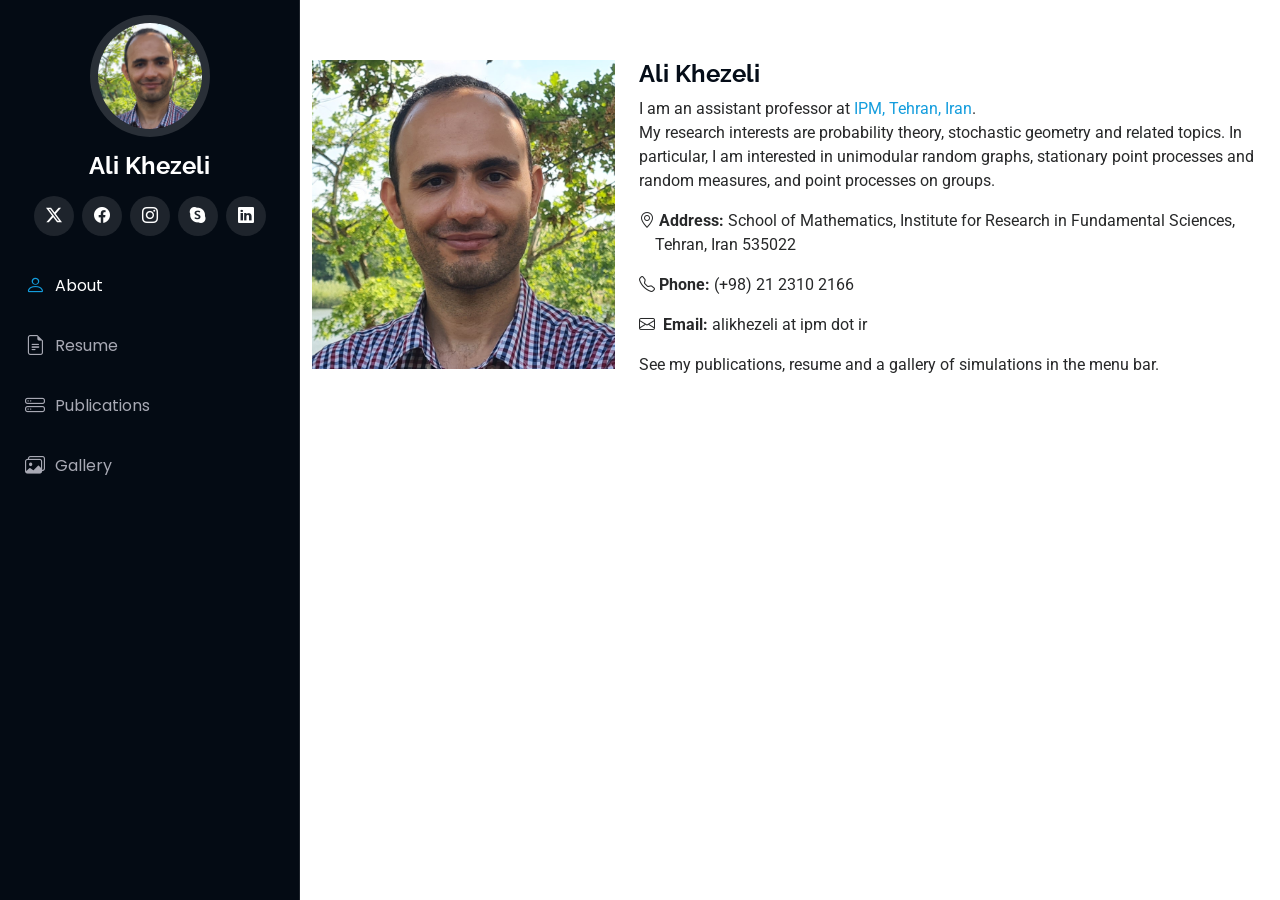
==== index.html @ 33ebf4a3 "My website" ====
<!DOCTYPE html>
<html lang="en">

<head>
  <meta charset="utf-8">
  <meta content="width=device-width, initial-scale=1.0" name="viewport">
  <title>Index - iPortfolio Bootstrap Template</title>
  <meta content="" name="description">
  <meta content="" name="keywords">

  <!-- Favicons -->
  <link href="assets/img/favicon.png" rel="icon">
  <link href="assets/img/apple-touch-icon.png" rel="apple-touch-icon">

  <!-- Fonts -->
  <link href="https://fonts.googleapis.com" rel="preconnect">
  <link href="https://fonts.gstatic.com" rel="preconnect" crossorigin>
  <link href="https://fonts.googleapis.com/css2?family=Roboto:ital,wght@0,100;0,300;0,400;0,500;0,700;0,900;1,100;1,300;1,400;1,500;1,700;1,900&family=Poppins:ital,wght@0,100;0,200;0,300;0,400;0,500;0,600;0,700;0,800;0,900;1,100;1,200;1,300;1,400;1,500;1,600;1,700;1,800;1,900&family=Raleway:ital,wght@0,100;0,200;0,300;0,400;0,500;0,600;0,700;0,800;0,900;1,100;1,200;1,300;1,400;1,500;1,600;1,700;1,800;1,900&display=swap" rel="stylesheet">

  <!-- Vendor CSS Files -->
  <link href="assets/vendor/bootstrap/css/bootstrap.min.css" rel="stylesheet">
  <link href="assets/vendor/bootstrap-icons/bootstrap-icons.css" rel="stylesheet">
  <link href="assets/vendor/aos/aos.css" rel="stylesheet">
  <link href="assets/vendor/glightbox/css/glightbox.min.css" rel="stylesheet">
  <link href="assets/vendor/swiper/swiper-bundle.min.css" rel="stylesheet">

  <!-- Main CSS File -->
  <link href="assets/css/main.css" rel="stylesheet">

  <!-- =======================================================
  * Template Name: iPortfolio
  * Template URL: https://bootstrapmade.com/iportfolio-bootstrap-portfolio-websites-template/
  * Updated: Jun 29 2024 with Bootstrap v5.3.3
  * Author: BootstrapMade.com
  * License: https://bootstrapmade.com/license/
  ======================================================== -->
</head>

<body class="index-page">

  <header id="header" class="header dark-background d-flex flex-column">
    <i class="header-toggle d-xl-none bi bi-list"></i>

    <div class="profile-img">
      <img src="assets/img/my-profile-img.png" alt="" class="img-fluid rounded-circle">
    </div>

    <a href="index.html" class="logo d-flex align-items-center justify-content-center">
      <!-- Uncomment the line below if you also wish to use an image logo -->
      <!-- <img src="assets/img/logo.png" alt=""> -->
      <h1 class="sitename">Ali Khezeli</h1>
    </a>

    <div class="social-links text-center">
      <a href="#" class="twitter"><i class="bi bi-twitter-x"></i></a>
      <a href="#" class="facebook"><i class="bi bi-facebook"></i></a>
      <a href="#" class="instagram"><i class="bi bi-instagram"></i></a>
      <a href="#" class="google-plus"><i class="bi bi-skype"></i></a>
      <a href="#" class="linkedin"><i class="bi bi-linkedin"></i></a>
    </div>

    <nav id="navmenu" class="navmenu">
      <ul>
        <!--<li><a href="#hero" class="active"><i class="bi bi-house navicon"></i>Home</a></li>-->
        <li><a href="#about"><i class="bi bi-person navicon"></i> About</a></li>
        <li><a href="#resume"><i class="bi bi-file-earmark-text navicon"></i> Resume</a></li>
        <li><a href="#services"><i class="bi bi-hdd-stack navicon"></i> Publications</a></li>
        <li><a href="gallery.html"><i class="bi bi-images navicon"></i> Gallery</a></li>
      </ul>
    </nav>

  </header>

  <main class="main">
      
      
    <!-- About Section -->
    <section id="about" class="about section">
 
      <div class="container" data-aos="fade-up" data-aos-delay="100">

        <div class="row gy-4 justify-content-center">
          <div class="col-lg-4">
            <img src="assets/img/my-profile-img.png" class="img-fluid" alt="">
          </div>
          <div class="col-lg-8 content">
            <h2>Ali Khezeli</h2>
            <p>
              I am an assistant professor at <a href="http://math.ipm.ac.ir">IPM, Tehran, Iran</a>.
                <br>
              My research interests are probability theory, stochastic geometry and related topics. In particular, I am interested in unimodular random graphs, stationary point processes and random measures, and point processes on groups.
              </p>  
            <div class="info-wrap">
              <div class="info-item d-flex" data-aos="fade-up" data-aos-delay="200">
                <i class="bi bi-geo-alt flex-shrink-0"></i>
                <div>
                  <p> <b>&nbspAddress:</b> School of Mathematics, Institute for Research in Fundamental Sciences, Tehran, Iran 535022</p>
                </div>
              </div><!-- End Info Item -->

              <div class="info-item d-flex" data-aos="fade-up" data-aos-delay="300">
                <i class="bi bi-telephone flex-shrink-0"></i>
                <div>
                  <p> <b>&nbspPhone:</b> (+98) 21 2310 2166</p>
                </div>
              </div><!-- End Info Item -->

              <div class="info-item d-flex" data-aos="fade-up" data-aos-delay="400">
                <i class="bi bi-envelope flex-shrink-0"></i>
                <div>
                  <p> <b>&nbsp Email:</b> alikhezeli at ipm dot ir</p>
                </div>
              </div><!-- End Info Item -->
            </div>
              <p>
              See my publications, resume and a gallery of simulations in the menu bar.
              </p>
          </div>
        </div>

      </div>

    </section><!-- /About Section -->

    

    

  </main>

  

  <!-- Scroll Top -->
  <a href="#" id="scroll-top" class="scroll-top d-flex align-items-center justify-content-center"><i class="bi bi-arrow-up-short"></i></a>

  <!-- Preloader -->
  <div id="preloader"></div>

  <!-- Vendor JS Files -->
  <script src="assets/vendor/bootstrap/js/bootstrap.bundle.min.js"></script>
  <script src="assets/vendor/php-email-form/validate.js"></script>
  <script src="assets/vendor/aos/aos.js"></script>
  <script src="assets/vendor/typed.js/typed.umd.js"></script>
  <script src="assets/vendor/purecounter/purecounter_vanilla.js"></script>
  <script src="assets/vendor/waypoints/noframework.waypoints.js"></script>
  <script src="assets/vendor/glightbox/js/glightbox.min.js"></script>
  <script src="assets/vendor/imagesloaded/imagesloaded.pkgd.min.js"></script>
  <script src="assets/vendor/isotope-layout/isotope.pkgd.min.js"></script>
  <script src="assets/vendor/swiper/swiper-bundle.min.js"></script>

  <!-- Main JS File -->
  <script src="assets/js/main.js"></script>

</body>

</html>
---- assets/css/main.css ----
/**
* Template Name: iPortfolio
* Template URL: https://bootstrapmade.com/iportfolio-bootstrap-portfolio-websites-template/
* Updated: Jun 29 2024 with Bootstrap v5.3.3
* Author: BootstrapMade.com
* License: https://bootstrapmade.com/license/
*/

/*--------------------------------------------------------------
# Font & Color Variables
# Help: https://bootstrapmade.com/color-system/
--------------------------------------------------------------*/
/* Fonts */
:root {
  --default-font: "Roboto",  system-ui, -apple-system, "Segoe UI", Roboto, "Helvetica Neue", Arial, "Noto Sans", "Liberation Sans", sans-serif, "Apple Color Emoji", "Segoe UI Emoji", "Segoe UI Symbol", "Noto Color Emoji";
  --heading-font: "Raleway",  sans-serif;
  --nav-font: "Poppins",  sans-serif;
}

/* Global Colors - The following color variables are used throughout the website. Updating them here will change the color scheme of the entire website */
:root { 
  --background-color: #ffffff; /* Background color for the entire website, including individual sections */
  --default-color: #272829; /* Default color used for the majority of the text content across the entire website */
  --heading-color: #050d18; /* Color for headings, subheadings and title throughout the website */
  --accent-color: #149ddd; /* Accent color that represents your brand on the website. It's used for buttons, links, and other elements that need to stand out */
  --surface-color: #ffffff; /* The surface color is used as a background of boxed elements within sections, such as cards, icon boxes, or other elements that require a visual separation from the global background. */
  --contrast-color: #ffffff; /* Contrast color for text, ensuring readability against backgrounds of accent, heading, or default colors. */
}

/* Nav Menu Colors - The following color variables are used specifically for the navigation menu. They are separate from the global colors to allow for more customization options */
:root {
  --nav-color: #a8a9b4;  /* The default color of the main navmenu links */
  --nav-hover-color: #ffffff; /* Applied to main navmenu links when they are hovered over or active */
  --nav-mobile-background-color: #040b14; /* Used as the background color for mobile navigation menu */
  --nav-dropdown-background-color: #040b14; /* Used as the background color for dropdown items that appear when hovering over primary navigation items */
  --nav-dropdown-color: #a8a9b4; /* Used for navigation links of the dropdown items in the navigation menu. */
  --nav-dropdown-hover-color: #ffffff; /* Similar to --nav-hover-color, this color is applied to dropdown navigation links when they are hovered over. */
}

/* Color Presets - These classes override global colors when applied to any section or element, providing reuse of the sam color scheme. */

.light-background {
  --background-color: #f4fafd;
  --surface-color: #ffffff;
}

.dark-background {
  --background-color: #040b14;
  --default-color: #ffffff;
  --heading-color: #ffffff;
  --surface-color: #151f2b;
  --contrast-color: #ffffff;
}

/* Smooth scroll */
:root {
  scroll-behavior: smooth;
}

/*--------------------------------------------------------------
# General Styling & Shared Classes
--------------------------------------------------------------*/
body {
  color: var(--default-color);
  background-color: var(--background-color);
  font-family: var(--default-font);
}

a {
  color: var(--accent-color);
  text-decoration: none;
  transition: 0.3s;
}

a:hover {
  color: color-mix(in srgb, var(--accent-color), transparent 25%);
  text-decoration: none;
}

h1,
h2,
h3,
h4,
h5,
h6 {
  color: var(--heading-color);
  font-family: var(--heading-font);
}

/* PHP Email Form Messages
------------------------------*/
.php-email-form .error-message {
  display: none;
  background: #df1529;
  color: #ffffff;
  text-align: left;
  padding: 15px;
  margin-bottom: 24px;
  font-weight: 600;
}

.php-email-form .sent-message {
  display: none;
  color: #ffffff;
  background: #059652;
  text-align: center;
  padding: 15px;
  margin-bottom: 24px;
  font-weight: 600;
}

.php-email-form .loading {
  display: none;
  background: var(--surface-color);
  text-align: center;
  padding: 15px;
  margin-bottom: 24px;
}

.php-email-form .loading:before {
  content: "";
  display: inline-block;
  border-radius: 50%;
  width: 24px;
  height: 24px;
  margin: 0 10px -6px 0;
  border: 3px solid var(--accent-color);
  border-top-color: var(--surface-color);
  animation: php-email-form-loading 1s linear infinite;
}

@keyframes php-email-form-loading {
  0% {
    transform: rotate(0deg);
  }

  100% {
    transform: rotate(360deg);
  }
}

/*--------------------------------------------------------------
# Global Header
--------------------------------------------------------------*/
.header {
  color: var(--default-color);
  background-color: var(--background-color);
  position: fixed;
  top: 0;
  left: 0;
  bottom: 0;
  padding: 0 15px;
  width: 300px;
  transition: all ease-in-out 0.3s;
  overflow-y: auto;
  z-index: 997;
  border-right: 1px solid color-mix(in srgb, var(--default-color), transparent 90%);
}

.header .profile-img img {
  margin: 15px auto;
  display: block;
  width: 120px;
  border: 8px solid color-mix(in srgb, var(--default-color), transparent 85%);
}

.header .logo {
  line-height: 1;
  margin-bottom: 15px;
}

.header .logo img {
  max-height: 32px;
  margin-right: 8px;
}

.header .logo h1 {
  font-size: 24px;
  margin: 0;
  font-weight: 700;
  color: var(--heading-color);
}

.header .social-links {
  margin: 0 0 20px 0;
}

.header .social-links a {
  font-size: 16px;
  display: inline-flex;
  align-items: center;
  justify-content: center;
  background: color-mix(in srgb, var(--default-color), transparent 90%);
  color: var(--default-color);
  margin: 0 2px;
  border-radius: 50%;
  text-align: center;
  width: 40px;
  height: 40px;
  transition: 0.3s;
}

.header .social-links a:hover {
  color: var(--contrast-color);
  background: var(--accent-color);
}

@media (min-width: 1200px) {

  .header~main,
  .header~#footer {
    margin-left: 300px;
  }
}

@media (max-width: 1199px) {
  .header {
    left: -100%;
  }
}

.header.header-show {
  left: 0;
}

.header .header-toggle {
  color: var(--contrast-color);
  background-color: var(--accent-color);
  font-size: 22px;
  display: flex;
  align-items: center;
  justify-content: center;
  width: 40px;
  height: 40px;
  border-radius: 50%;
  cursor: pointer;
  position: fixed;
  top: 15px;
  right: 15px;
  z-index: 9999;
  transition: background-color 0.3s;
}

.header .header-toggle:hover {
  color: var(--contrast-color);
  background-color: color-mix(in srgb, var(--accent-color) 90%, white 15%);
}

/*--------------------------------------------------------------
# Navigation Menu
--------------------------------------------------------------*/
.mobile-nav-toggle {
  display: none;
}

.navmenu {
  padding: 0;
  z-index: 9997;
}

.navmenu ul {
  list-style: none;
  padding: 0 0 20px 0;
  margin: 0;
}

.navmenu a,
.navmenu a:focus {
  color: var(--nav-color);
  padding: 15px 10px;
  font-family: var(--nav-font);
  font-size: 16px;
  font-weight: 400;
  display: flex;
  align-items: center;
  white-space: nowrap;
  transition: 0.3s;
  width: 100%;
}

.navmenu a .navicon,
.navmenu a:focus .navicon {
  font-size: 20px;
  margin-right: 10px;
}

.navmenu a .toggle-dropdown,
.navmenu a:focus .toggle-dropdown {
  font-size: 12px;
  line-height: 0;
  margin-left: auto;
  width: 30px;
  height: 30px;
  display: flex;
  align-items: center;
  justify-content: center;
  border-radius: 50%;
  transition: 0.3s;
  flex-shrink: 0;
  background-color: color-mix(in srgb, var(--accent-color), transparent 90%);
}

.navmenu a .toggle-dropdown:hover,
.navmenu a:focus .toggle-dropdown:hover {
  background-color: var(--accent-color);
  color: var(--contrast-color);
}

.navmenu a:hover,
.navmenu .active,
.navmenu .active:focus {
  color: var(--nav-hover-color);
}

.navmenu a:hover .navicon,
.navmenu .active .navicon,
.navmenu .active:focus .navicon {
  color: var(--accent-color);
}

.navmenu .active .toggle-dropdown,
.navmenu .active:focus .toggle-dropdown {
  background-color: var(--accent-color);
  color: var(--contrast-color);
  transform: rotate(180deg);
}

.navmenu .dropdown {
  display: block;
}

.navmenu .dropdown a,
.navmenu .dropdown a:focus {
  color: --nav-dropdown-color;
}

.navmenu .dropdown a:hover,
.navmenu .dropdown .active,
.navmenu .dropdown .active:focus {
  color: var(--nav-dropdown-hover-color);
}

.navmenu .dropdown ul {
  position: static;
  display: none;
  z-index: 99;
  padding: 5px 10px;
  margin: 5px 10px;
  background-color: var(--nav-dropdown-background-color);
  border: 1px solid color-mix(in srgb, var(--default-color), transparent 90%);
  box-shadow: none;
  transition: all 0.5s ease-in-out;
}

.navmenu .dropdown ul ul {
  background-color: rgba(33, 37, 41, 0.1);
}

.navmenu .dropdown>.dropdown-active {
  display: block;
  background-color: rgba(33, 37, 41, 0.03);
}

/*--------------------------------------------------------------
# Global Footer
--------------------------------------------------------------*/
.footer {
  color: var(--default-color);
  background-color: var(--background-color);
  font-size: 14px;
  padding: 40px 0;
  position: relative;
  border-top: 1px solid color-mix(in srgb, var(--default-color), transparent 90%);
}

.footer .copyright p {
  margin-bottom: 0;
}

.footer .credits {
  margin-top: 4px;
  font-size: 13px;
  text-align: center;
}

/*--------------------------------------------------------------
# Preloader
--------------------------------------------------------------*/
#preloader {
  position: fixed;
  inset: 0;
  z-index: 999999;
  overflow: hidden;
  background: var(--background-color);
  transition: all 0.6s ease-out;
}

#preloader:before {
  content: "";
  position: fixed;
  top: calc(50% - 30px);
  left: calc(50% - 30px);
  border: 6px solid #ffffff;
  border-color: var(--accent-color) transparent var(--accent-color) transparent;
  border-radius: 50%;
  width: 60px;
  height: 60px;
  animation: animate-preloader 1.5s linear infinite;
}

@keyframes animate-preloader {
  0% {
    transform: rotate(0deg);
  }

  100% {
    transform: rotate(360deg);
  }
}

/*--------------------------------------------------------------
# Scroll Top Button
--------------------------------------------------------------*/
.scroll-top {
  position: fixed;
  visibility: hidden;
  opacity: 0;
  right: 15px;
  bottom: -15px;
  z-index: 99999;
  background-color: var(--accent-color);
  width: 44px;
  height: 44px;
  border-radius: 50px;
  transition: all 0.4s;
}

.scroll-top i {
  font-size: 24px;
  color: var(--contrast-color);
  line-height: 0;
}

.scroll-top:hover {
  background-color: color-mix(in srgb, var(--accent-color), transparent 20%);
  color: var(--contrast-color);
}

.scroll-top.active {
  visibility: visible;
  opacity: 1;
  bottom: 15px;
}

/*--------------------------------------------------------------
# Disable aos animation delay on mobile devices
--------------------------------------------------------------*/
@media screen and (max-width: 768px) {
  [data-aos-delay] {
    transition-delay: 0 !important;
  }
}

/*--------------------------------------------------------------
# Global Page Titles & Breadcrumbs
--------------------------------------------------------------*/
.page-title {
  color: var(--default-color);
  background-color: var(--background-color);
  padding: 25px 0;
  position: relative;
}

.page-title h1 {
  font-size: 24px;
  font-weight: 700;
}

.page-title .breadcrumbs ol {
  display: flex;
  flex-wrap: wrap;
  list-style: none;
  padding: 0;
  margin: 0;
  font-size: 14px;
  font-weight: 400;
}

.page-title .breadcrumbs ol li+li {
  padding-left: 10px;
}

.page-title .breadcrumbs ol li+li::before {
  content: "/";
  display: inline-block;
  padding-right: 10px;
  color: color-mix(in srgb, var(--default-color), transparent 70%);
}

/*--------------------------------------------------------------
# Global Sections
--------------------------------------------------------------*/
section,
.section {
  color: var(--default-color);
  background-color: var(--background-color);
  padding: 60px 0;
  overflow: clip;
}

/*--------------------------------------------------------------
# Global Section Titles
--------------------------------------------------------------*/
.section-title {
  padding-bottom: 60px;
  position: relative;
}

.section-title h2 {
  font-size: 32px;
  font-weight: 700;
  margin-bottom: 20px;
  padding-bottom: 20px;
  position: relative;
}

.section-title h2:after {
  content: "";
  position: absolute;
  display: block;
  width: 50px;
  height: 3px;
  background: var(--accent-color);
  left: 0;
  bottom: 0;
}

.section-title p {
  margin-bottom: 0;
}

/*--------------------------------------------------------------
# Hero Section
--------------------------------------------------------------*/
.hero {
  width: 100%;
  min-height: 100vh;
  position: relative;
  padding: 80px 0;
  display: flex;
  align-items: center;
  justify-content: center;
}

.hero img {
  position: absolute;
  inset: 0;
  display: block;
  width: 100%;
  height: 100%;
  object-fit: cover;
  z-index: 1;
}

.hero:before {
  content: "";
  background: color-mix(in srgb, var(--background-color), transparent 70%);
  position: absolute;
  inset: 0;
  z-index: 2;
}

.hero .container {
  position: relative;
  z-index: 3;
}

.hero h2 {
  margin: 0;
  font-size: 64px;
  font-weight: 700;
}

.hero p {
  margin: 5px 0 0 0;
  font-size: 26px;
}

.hero p span {
  letter-spacing: 1px;
  border-bottom: 2px solid var(--accent-color);
}

.hero .social-links {
  margin-top: 25px;
}

.hero .social-links a {
  font-size: 24px;
  display: inline-block;
  color: color-mix(in srgb, var(--default-color), transparent 50%);
  line-height: 1;
  margin-right: 20px;
  transition: 0.3s;
}

.hero .social-links a:hover {
  color: var(--accent-color);
}

@media (max-width: 768px) {
  .hero h2 {
    font-size: 32px;
  }

  .hero p {
    font-size: 20px;
  }
}

/*--------------------------------------------------------------
# About Section
--------------------------------------------------------------*/
.about .content h2 {
  font-weight: 700;
  font-size: 24px;
}

.about .content ul {
  list-style: none;
  padding: 0;
}

.about .content ul li {
  margin-bottom: 20px;
  display: flex;
  align-items: center;
}

.about .content ul strong {
  margin-right: 10px;
}

.about .content ul i {
  font-size: 16px;
  margin-right: 5px;
  color: var(--accent-color);
  line-height: 0;
}

/*--------------------------------------------------------------
# Stats Section
--------------------------------------------------------------*/
.stats .stats-item {
  padding: 30px;
  width: 100%;
}

.stats .stats-item i {
  color: var(--accent-color);
  display: block;
  font-size: 44px;
  float: left;
  line-height: 0;
}

.stats .stats-item .purecounter {
  color: var(--heading-color);
  font-size: 48px;
  line-height: 40px;
  display: block;
  font-weight: 700;
  margin-left: 60px;
}

.stats .stats-item p {
  color: color-mix(in srgb, var(--default-color), transparent 40%);
  padding: 15px 0 0 0;
  margin: 0 0 0 60px;
  font-family: var(--heading-font);
  font-size: 14px;
}

/*--------------------------------------------------------------
# Skills Section
--------------------------------------------------------------*/
.skills .progress {
  height: 60px;
  display: block;
  background: none;
  border-radius: 0;
}

.skills .progress .skill {
  color: var(--heading-color);
  padding: 0;
  margin: 0 0 6px 0;
  text-transform: uppercase;
  display: block;
  font-weight: 600;
  font-family: var(--heading-font);
}

.skills .progress .skill .val {
  float: right;
  font-style: normal;
}

.skills .progress-bar-wrap {
  background: color-mix(in srgb, var(--default-color), transparent 90%);
  height: 10px;
}

.skills .progress-bar {
  width: 1px;
  height: 10px;
  transition: 0.9s;
  background-color: var(--accent-color);
}

/*--------------------------------------------------------------
# Resume Section
--------------------------------------------------------------*/
.resume .resume-title {
  color: var(--heading-color);
  font-size: 26px;
  font-weight: 700;
  margin-top: 20px;
  margin-bottom: 20px;
}

.resume .resume-item {
  padding: 0 0 20px 20px;
  margin-top: -2px;
  border-left: 2px solid var(--accent-color);
  position: relative;
}

.resume .resume-item h4 {
  line-height: 18px;
  font-size: 18px;
  font-weight: 600;
  text-transform: uppercase;
  color: color-mix(in srgb, var(--default-color), transparent 20%);
  margin-bottom: 10px;
}

.resume .resume-item h5 {
  font-size: 16px;
  padding: 5px 15px;
  display: inline-block;
  font-weight: 600;
  margin-bottom: 10px;
}

.resume .resume-item ul {
  padding-left: 20px;
}

.resume .resume-item ul li {
  padding-bottom: 10px;
}

.resume .resume-item:last-child {
  padding-bottom: 0;
}

.resume .resume-item::before {
  content: "";
  position: absolute;
  width: 16px;
  height: 16px;
  border-radius: 50px;
  left: -9px;
  top: 0;
  background: var(--background-color);
  border: 2px solid var(--accent-color);
}

/*--------------------------------------------------------------
# Portfolio Section
--------------------------------------------------------------*/
.portfolio .portfolio-filters {
  padding: 0;
  margin: 0 auto 20px auto;
  list-style: none;
  text-align: center;
}

.portfolio .portfolio-filters li {
  cursor: pointer;
  display: inline-block;
  padding: 0;
  font-size: 14px;
  font-weight: 400;
  margin: 0 10px;
  line-height: 1;
  text-transform: uppercase;
  margin-bottom: 10px;
  transition: all 0.3s ease-in-out;
}

.portfolio .portfolio-filters li:hover,
.portfolio .portfolio-filters li.filter-active {
  color: var(--accent-color);
}

.portfolio .portfolio-filters li:first-child {
  margin-left: 0;
}

.portfolio .portfolio-filters li:last-child {
  margin-right: 0;
}

@media (max-width: 575px) {
  .portfolio .portfolio-filters li {
    font-size: 14px;
    margin: 0 5px;
  }
}

.portfolio .portfolio-content {
  position: relative;
  overflow: hidden;
}

.portfolio .portfolio-content img {
  transition: 0.3s;
}

.portfolio .portfolio-content .portfolio-info {
  opacity: 0;
  position: absolute;
  inset: 0;
  z-index: 3;
  transition: all ease-in-out 0.3s;
  background: rgba(0, 0, 0, 0.6);
  padding: 15px;
}

.portfolio .portfolio-content .portfolio-info h4 {
  font-size: 14px;
  padding: 5px 10px;
  font-weight: 400;
  color: #ffffff;
  display: inline-block;
  background-color: var(--accent-color);
}

.portfolio .portfolio-content .portfolio-info p {
  position: absolute;
  bottom: 10px;
  text-align: center;
  display: inline-block;
  left: 0;
  right: 0;
  font-size: 16px;
  font-weight: 600;
  color: rgba(255, 255, 255, 0.8);
}

.portfolio .portfolio-content .portfolio-info .preview-link,
.portfolio .portfolio-content .portfolio-info .details-link {
  position: absolute;
  left: calc(50% - 40px);
  font-size: 26px;
  top: calc(50% - 14px);
  color: #fff;
  transition: 0.3s;
  line-height: 1.2;
}

.portfolio .portfolio-content .portfolio-info .preview-link:hover,
.portfolio .portfolio-content .portfolio-info .details-link:hover {
  color: var(--accent-color);
}

.portfolio .portfolio-content .portfolio-info .details-link {
  left: 50%;
  font-size: 34px;
  line-height: 0;
}

.portfolio .portfolio-content:hover .portfolio-info {
  opacity: 1;
}

.portfolio .portfolio-content:hover img {
  transform: scale(1.1);
}

/*--------------------------------------------------------------
# Services Section
--------------------------------------------------------------*/
.services .service-item {
  position: relative;
}

.services .service-item .icon {
  background: var(--accent-color);
  display: flex;
  align-items: center;
  justify-content: center;
  width: 54px;
  height: 54px;
  border-radius: 50%;
  transition: 0.5s;
  border: 1px solid var(--accent-color);
  margin-right: 20px;
}

.services .service-item .icon i {
  color: var(--contrast-color);
  font-size: 24px;
  line-height: 0;
}

.services .service-item:hover .icon {
  background: var(--surface-color);
}

.services .service-item:hover .icon i {
  color: var(--accent-color);
}

.services .service-item .title {
  font-weight: 700;
  margin-bottom: 15px;
  font-size: 18px;
}

.services .service-item .title a {
  color: var(--heading-color);
}

.services .service-item .title a:hover {
  color: var(--accent-color);
}

.services .service-item .description {
  line-height: 24px;
  font-size: 14px;
}

/*--------------------------------------------------------------
# Testimonials Section
--------------------------------------------------------------*/
.testimonials .testimonials-carousel,
.testimonials .testimonials-slider {
  overflow: hidden;
}

.testimonials .testimonial-item {
  box-sizing: content-box;
  text-align: center;
  min-height: 320px;
}

.testimonials .testimonial-item .testimonial-img {
  width: 90px;
  border-radius: 50%;
  margin: 0 auto;
}

.testimonials .testimonial-item h3 {
  font-size: 18px;
  font-weight: bold;
  margin: 10px 0 5px 0;
}

.testimonials .testimonial-item h4 {
  font-size: 14px;
  color: color-mix(in srgb, var(--default-color), transparent 20%);
  margin: 0;
}

.testimonials .testimonial-item .quote-icon-left,
.testimonials .testimonial-item .quote-icon-right {
  color: color-mix(in srgb, var(--accent-color), transparent 40%);
  font-size: 26px;
  line-height: 0;
}

.testimonials .testimonial-item .quote-icon-left {
  display: inline-block;
  left: -5px;
  position: relative;
}

.testimonials .testimonial-item .quote-icon-right {
  display: inline-block;
  right: -5px;
  position: relative;
  top: 10px;
  transform: scale(-1, -1);
}

.testimonials .testimonial-item p {
  font-style: italic;
  margin: 0 15px 15px 15px;
  padding: 20px;
  background-color: var(--surface-color);
  position: relative;
  margin-bottom: 35px;
  border-radius: 6px;
  box-shadow: 0px 2px 15px rgba(0, 0, 0, 0.1);
}

.testimonials .testimonial-item p::after {
  content: "";
  width: 0;
  height: 0;
  border-top: 20px solid var(--surface-color);
  border-right: 20px solid transparent;
  border-left: 20px solid transparent;
  position: absolute;
  bottom: -20px;
  left: calc(50% - 20px);
}

.testimonials .swiper-wrapper {
  height: auto;
}

.testimonials .swiper-pagination {
  margin-top: 40px;
  position: relative;
}

.testimonials .swiper-pagination .swiper-pagination-bullet {
  width: 12px;
  height: 12px;
  background-color: var(--background-color);
  opacity: 1;
  border: 1px solid var(--accent-color);
}

.testimonials .swiper-pagination .swiper-pagination-bullet-active {
  background-color: var(--accent-color);
}

/*--------------------------------------------------------------
# Contact Section
--------------------------------------------------------------*/
.contact .info-wrap {
  background-color: var(--surface-color);
  box-shadow: 0px 0px 20px rgba(0, 0, 0, 0.1);
  padding: 30px;
}

@media (max-width: 575px) {
  .contact .info-wrap {
    padding: 20px;
  }
}

.contact .info-item {
  margin-bottom: 40px;
}

.contact .info-item i {
  font-size: 20px;
  color: var(--accent-color);
  background: color-mix(in srgb, var(--accent-color), transparent 92%);
  width: 44px;
  height: 44px;
  display: flex;
  justify-content: center;
  align-items: center;
  border-radius: 50px;
  transition: all 0.3s ease-in-out;
  margin-right: 15px;
}

.contact .info-item h3 {
  padding: 0;
  font-size: 18px;
  font-weight: 700;
  margin-bottom: 5px;
}

.contact .info-item p {
  padding: 0;
  margin-bottom: 0;
  font-size: 14px;
}

.contact .info-item:hover i {
  background: var(--accent-color);
  color: var(--contrast-color);
}

.contact .php-email-form {
  background-color: var(--surface-color);
  height: 100%;
  padding: 30px;
  box-shadow: 0px 0px 20px rgba(0, 0, 0, 0.1);
}

@media (max-width: 575px) {
  .contact .php-email-form {
    padding: 20px;
  }
}

.contact .php-email-form input[type=text],
.contact .php-email-form input[type=email],
.contact .php-email-form textarea {
  font-size: 14px;
  padding: 10px 15px;
  box-shadow: none;
  border-radius: 0;
  color: var(--default-color);
  background-color: var(--surface-color);
  border-color: color-mix(in srgb, var(--default-color), transparent 80%);
}

.contact .php-email-form input[type=text]:focus,
.contact .php-email-form input[type=email]:focus,
.contact .php-email-form textarea:focus {
  border-color: var(--accent-color);
}

.contact .php-email-form input[type=text]::placeholder,
.contact .php-email-form input[type=email]::placeholder,
.contact .php-email-form textarea::placeholder {
  color: color-mix(in srgb, var(--default-color), transparent 70%);
}

.contact .php-email-form button[type=submit] {
  color: var(--contrast-color);
  background: var(--accent-color);
  border: 0;
  padding: 10px 30px;
  transition: 0.4s;
  border-radius: 50px;
}

.contact .php-email-form button[type=submit]:hover {
  background: color-mix(in srgb, var(--accent-color), transparent 25%);
}

/*--------------------------------------------------------------
# Portfolio Details Section
--------------------------------------------------------------*/
.portfolio-details .portfolio-details-slider img {
  width: 100%;
}

.portfolio-details .portfolio-details-slider .swiper-pagination {
  margin-top: 20px;
  position: relative;
}

.portfolio-details .portfolio-details-slider .swiper-pagination .swiper-pagination-bullet {
  width: 12px;
  height: 12px;
  background-color: color-mix(in srgb, var(--default-color), transparent 85%);
  opacity: 1;
}

.portfolio-details .portfolio-details-slider .swiper-pagination .swiper-pagination-bullet-active {
  background-color: var(--accent-color);
}

.portfolio-details .portfolio-info {
  padding: 30px;
  box-shadow: 0px 0 30px rgba(0, 0, 0, 0.1);
}

.portfolio-details .portfolio-info h3 {
  font-size: 22px;
  font-weight: 700;
  margin-bottom: 20px;
  padding-bottom: 20px;
  border-bottom: 1px solid color-mix(in srgb, var(--default-color), transparent 85%);
}

.portfolio-details .portfolio-info ul {
  list-style: none;
  padding: 0;
  font-size: 15px;
}

.portfolio-details .portfolio-info ul li+li {
  margin-top: 10px;
}

.portfolio-details .portfolio-description {
  padding-top: 30px;
}

.portfolio-details .portfolio-description h2 {
  font-size: 26px;
  font-weight: 700;
  margin-bottom: 20px;
}

.portfolio-details .portfolio-description p {
  padding: 0;
  color: color-mix(in srgb, var(--default-color), transparent 30%);
}

/*--------------------------------------------------------------
# Service Details Section
--------------------------------------------------------------*/
.service-details .services-list {
  padding: 10px 30px;
  border: 1px solid color-mix(in srgb, var(--default-color), transparent 90%);
  margin-bottom: 20px;
}

.service-details .services-list a {
  display: block;
  line-height: 1;
  padding: 8px 0 8px 15px;
  border-left: 3px solid color-mix(in srgb, var(--default-color), transparent 70%);
  margin: 20px 0;
  color: color-mix(in srgb, var(--default-color), transparent 20%);
  transition: 0.3s;
}

.service-details .services-list a.active {
  color: var(--heading-color);
  font-weight: 700;
  border-color: var(--accent-color);
}

.service-details .services-list a:hover {
  border-color: var(--accent-color);
}

.service-details .services-img {
  margin-bottom: 20px;
}

.service-details h3 {
  font-size: 26px;
  font-weight: 700;
}

.service-details h4 {
  font-size: 20px;
  font-weight: 700;
}

.service-details p {
  font-size: 15px;
}

.service-details ul {
  list-style: none;
  padding: 0;
  font-size: 15px;
}

.service-details ul li {
  padding: 5px 0;
  display: flex;
  align-items: center;
}

.service-details ul i {
  font-size: 20px;
  margin-right: 8px;
  color: var(--accent-color);
}

/*--------------------------------------------------------------
# Starter Section Section
--------------------------------------------------------------*/
.starter-section {
  /* Add your styles here */
}





/*--------------------------------------------------------------
# Mobile layout: Sidebar becomes a top bar
--------------------------------------------------------------*/
@media (max-width: 1199px) {

  /* Header becomes a normal top bar */
  .header {
    position: relative;
    left: 0;
    top: 0;
    bottom: auto;
    width: 100%;
    height: auto;
    padding: 15px 20px;
    border-right: none;
    overflow: visible;
  }

  /* Remove left margin from the page */
  main,
  #footer {
    margin-left: 0 !important;
  }

  /* Hide the hamburger button */
  .header .header-toggle {
    display: none;
  }

  /* Smaller profile picture */
  .header .profile-img img {
    width: 80px;
    margin: 0 auto 10px auto;
  }

  /* Center the title */
  .header .logo {
    text-align: center;
    margin-bottom: 10px;
  }

  /* Center social icons */
  .header .social-links {
    display: flex;
    justify-content: center;
    margin-bottom: 20px;
  }

  /* Horizontal navigation */
  .navmenu ul {
    display: flex;
    flex-wrap: wrap;
    justify-content: center;
    gap: 6px;
    padding: 0;
  }

  .navmenu li {
    width: auto;
  }

  .navmenu a {
    width: auto;
    padding: 8px 12px;
    border-radius: 20px;
  }

  .navmenu a i {
    margin-right: 6px;
  }
}

@media (max-width: 1199px) {
  .navmenu .navicon {
    display: none;
  }
    
     /* Hide profile image */
  .header .profile-img {
    display: none;
  }

  /* Hide name/title */
  .header .logo {
    display: none !important;
}

  /* Hide social media icons */
  .header .social-links {
    display: none;
  }
    
    .header {
    padding: 8px 20px;
  }
    
    .header {
    position: sticky;
    top: 0;
    z-index: 1000;
}
    
}
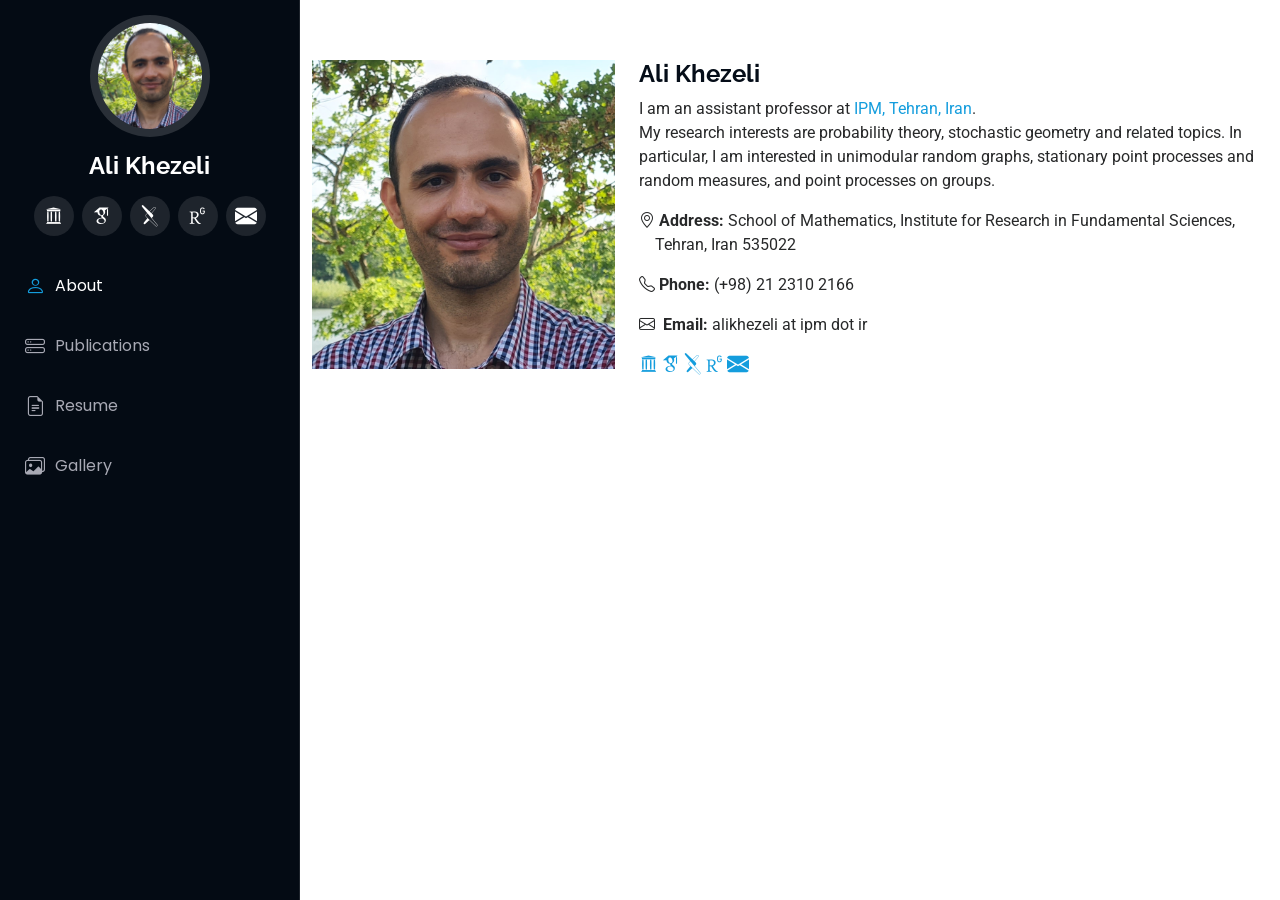
==== commit 432e17f6: "Added publications and resume" ====
--- a/index.html
+++ b/index.html
@@ -4,7 +4,7 @@
 <head>
   <meta charset="utf-8">
   <meta content="width=device-width, initial-scale=1.0" name="viewport">
-  <title>Index - iPortfolio Bootstrap Template</title>
+  <title>Ali Khezeli's Personal Website</title>
   <meta content="" name="description">
   <meta content="" name="keywords">
 
@@ -23,6 +23,7 @@
   <link href="assets/vendor/aos/aos.css" rel="stylesheet">
   <link href="assets/vendor/glightbox/css/glightbox.min.css" rel="stylesheet">
   <link href="assets/vendor/swiper/swiper-bundle.min.css" rel="stylesheet">
+  <link href="assets/vendor/academicons/css/academicons.min.css" rel="stylesheet">
 
   <!-- Main CSS File -->
   <link href="assets/css/main.css" rel="stylesheet">
@@ -52,19 +53,38 @@
     </a>
 
     <div class="social-links text-center">
-      <a href="#" class="twitter"><i class="bi bi-twitter-x"></i></a>
-      <a href="#" class="facebook"><i class="bi bi-facebook"></i></a>
-      <a href="#" class="instagram"><i class="bi bi-instagram"></i></a>
-      <a href="#" class="google-plus"><i class="bi bi-skype"></i></a>
-      <a href="#" class="linkedin"><i class="bi bi-linkedin"></i></a>
+      <a href="https://www.ipm.ac.ir/personalinfo.jsp?PeopleCode=IP1600070"
+         target="_blank"
+         title="Academic Page">
+        <i class="ai ai-archive"></i>
+      </a>  
+      <a href="https://scholar.google.com/citations?user=rPXh3bAAAAAJ&hl=en"
+         target="_blank"
+         title="Google Scholar">
+        <i class="ai ai-google-scholar"></i>
+      </a>
+      <a href="https://arxiv.org/search/math?searchtype=author&query=Khezeli,+A"
+         target="_blank"
+         title="arXiv">
+        <i class="ai ai-arxiv"></i>
+      </a>
+      <a href="https://www.researchgate.net/profile/Ali-Khezeli"
+         target="_blank"
+         title="ResearchGate">
+        <i class="ai ai-researchgate"></i>
+      </a>
+      <a href="mailto:alikhezeli at ipm dot ir"
+         title="Email">
+        <i class="bi bi-envelope-fill"></i>
+      </a>
     </div>
 
     <nav id="navmenu" class="navmenu">
       <ul>
         <!--<li><a href="#hero" class="active"><i class="bi bi-house navicon"></i>Home</a></li>-->
-        <li><a href="#about"><i class="bi bi-person navicon"></i> About</a></li>
-        <li><a href="#resume"><i class="bi bi-file-earmark-text navicon"></i> Resume</a></li>
-        <li><a href="#services"><i class="bi bi-hdd-stack navicon"></i> Publications</a></li>
+        <li><a href="index.html" class="active"><i class="bi bi-person navicon"></i> About</a></li>
+        <li><a href="publications.html"><i class="bi bi-hdd-stack navicon"></i> Publications</a></li>
+        <li><a href="resume.html"><i class="bi bi-file-earmark-text navicon"></i> Resume</a></li>
         <li><a href="gallery.html"><i class="bi bi-images navicon"></i> Gallery</a></li>
       </ul>
     </nav>
@@ -111,10 +131,34 @@
                   <p> <b>&nbsp Email:</b> alikhezeli at ipm dot ir</p>
                 </div>
               </div><!-- End Info Item -->
+                
             </div>
-              <p>
-              See my publications, resume and a gallery of simulations in the menu bar.
-              </p>
+            <div class="social-links" data-aos="fade-up" data-aos-delay="400">
+              <a href="https://www.ipm.ac.ir/personalinfo.jsp?PeopleCode=IP1600070"
+                 target="_blank"
+                 title="Academic Page">
+                <i class="ai ai-archive"></i>
+              </a>  
+              <a href="https://scholar.google.com/citations?user=rPXh3bAAAAAJ&hl=en"
+                 target="_blank"
+                 title="Google Scholar">
+                <i class="ai ai-google-scholar"></i>
+              </a>
+              <a href="https://arxiv.org/search/math?searchtype=author&query=Khezeli,+A"
+                 target="_blank"
+                 title="arXiv">
+                <i class="ai ai-arxiv"></i>
+              </a>
+              <a href="https://www.researchgate.net/profile/Ali-Khezeli"
+                 target="_blank"
+                 title="ResearchGate">
+                <i class="ai ai-researchgate"></i>
+              </a>
+              <a href="mailto:alikhezeli at ipm dot ir"
+                 title="Email">
+                <i class="bi bi-envelope-fill"></i>
+              </a>
+            </div>
           </div>
         </div>
 
--- a/assets/vendor/academicons/css/academicons.min.css
+++ b/assets/vendor/academicons/css/academicons.min.css
@@ -0,0 +1 @@
+ @font-face {font-family: 'Academicons';font-style: normal;font-weight: 400;font-display: block;src:url('../fonts/academicons.eot');src:url('../fonts/academicons.eot') format('embedded-opentype'), url('../fonts/academicons.ttf') format('truetype'), url('../fonts/academicons.woff') format('woff'), url('../fonts/academicons.svg') format('svg');}.ai {font-family: 'Academicons';font-weight: 400;-moz-osx-font-smoothing: grayscale;-webkit-font-smoothing: antialiased;display: inline-block;font-style: normal;font-variant: normal;text-rendering: auto;line-height: 1;}.ai-academia:before {content: "\e9af";}.ai-academia-square:before {content: "\e93d";}.ai-acclaim:before {content: "\e92e";}.ai-acclaim-square:before {content: "\e93a";}.ai-acm:before {content: "\e93c";}.ai-acm-square:before {content: "\e95d";}.ai-acmdl:before {content: "\e96a";}.ai-acmdl-square:before {content: "\e9d3";}.ai-ads:before {content: "\e9cb";}.ai-ads-square:before {content: "\e94a";}.ai-africarxiv:before {content: "\e91b";}.ai-africarxiv-square:before {content: "\e90b";}.ai-archive:before {content: "\e955";}.ai-archive-square:before {content: "\e956";}.ai-arxiv:before {content: "\e974";}.ai-arxiv-square:before {content: "\e9a6";}.ai-biorxiv:before {content: "\e9a2";}.ai-biorxiv-square:before {content: "\e98b";}.ai-ceur:before {content: "\e96d";}.ai-ceur-square:before {content: "\e92f";}.ai-ciencia-vitae:before {content: "\e912";}.ai-ciencia-vitae-square:before {content: "\e913";}.ai-clarivate:before {content: "\e924";}.ai-clarivate-square:before {content: "\e925";}.ai-closed-access:before {content: "\e942";}.ai-closed-access-square:before {content: "\e943";}.ai-conversation:before {content: "\e94c";}.ai-conversation-square:before {content: "\e915";}.ai-coursera:before {content: "\e95f";}.ai-coursera-square:before {content: "\e97f";}.ai-crossref:before {content: "\e918";}.ai-crossref-square:before {content: "\e919";}.ai-cv:before {content: "\e9a5";}.ai-cv-square:before {content: "\e90a";}.ai-datacite:before {content: "\e91c";}.ai-datacite-square:before {content: "\e91d";}.ai-dataverse:before {content: "\e9f7";}.ai-dataverse-square:before {content: "\e9e4";}.ai-dblp:before {content: "\e94f";}.ai-dblp-square:before {content: "\e93f";}.ai-depsy:before {content: "\e97a";}.ai-depsy-square:before {content: "\e94b";}.ai-doi:before {content: "\e97e";}.ai-doi-square:before {content: "\e98f";}.ai-dryad:before {content: "\e97c";}.ai-dryad-square:before {content: "\e98c";}.ai-elsevier:before {content: "\e961";}.ai-elsevier-square:before {content: "\e910";}.ai-figshare:before {content: "\e981";}.ai-figshare-square:before {content: "\e9e7";}.ai-google-scholar:before {content: "\e9d4";}.ai-google-scholar-square:before {content: "\e9f9";}.ai-hal:before {content: "\e92c";}.ai-hal-square:before {content: "\e92d";}.ai-hypothesis:before {content: "\e95a";}.ai-hypothesis-square:before {content: "\e95b";}.ai-ideas-repec:before {content: "\e9ed";}.ai-ideas-repec-square:before {content: "\e9f8";}.ai-ieee:before {content: "\e929";}.ai-ieee-square:before {content: "\e9b9";}.ai-impactstory:before {content: "\e9cf";}.ai-impactstory-square:before {content: "\e9aa";}.ai-inaturalist:before {content: "\e900";}.ai-inaturalist-square:before {content: "\e901";}.ai-inpn:before {content: "\e902";}.ai-inpn-square:before {content: "\e903";}.ai-inspire:before {content: "\e9e9";}.ai-inspire-square:before {content: "\e9fe";}.ai-isidore:before {content: "\e936";}.ai-isidore-square:before {content: "\e954";}.ai-isni:before {content: "\e957";}.ai-isni-square:before {content: "\e958";}.ai-jstor:before {content: "\e938";}.ai-jstor-square:before {content: "\e944";}.ai-lattes:before {content: "\e9b3";}.ai-lattes-square:before {content: "\e99c";}.ai-mathoverflow:before {content: "\e9f6";}.ai-mathoverflow-square:before {content: "\e97b";}.ai-mendeley:before {content: "\e9f0";}.ai-mendeley-square:before {content: "\e9f3";}.ai-moodle:before {content: "\e907";}.ai-moodle-square:before {content: "\e908";}.ai-mtmt:before {content: "\e950";}.ai-mtmt-square:before {content: "\e951";}.ai-nakala:before {content: "\e940";}.ai-nakala-square:before {content: "\e941";}.ai-obp:before {content: "\e92a";}.ai-obp-square:before {content: "\e92b";}.ai-open-access:before {content: "\e939";}.ai-open-access-square:before {content: "\e9f4";}.ai-open-data:before {content: "\e966";}.ai-open-data-square:before {content: "\e967";}.ai-open-materials:before {content: "\e968";}.ai-open-materials-square:before {content: "\e969";}.ai-openedition:before {content: "\e946";}.ai-openedition-square:before {content: "\e947";}.ai-orcid:before {content: "\e9d9";}.ai-orcid-square:before {content: "\e9c3";}.ai-osf:before {content: "\e9ef";}.ai-osf-square:before {content: "\e931";}.ai-overleaf:before {content: "\e914";}.ai-overleaf-square:before {content: "\e98d";}.ai-philpapers:before {content: "\e98a";}.ai-philpapers-square:before {content: "\e96f";}.ai-piazza:before {content: "\e99a";}.ai-piazza-square:before {content: "\e90c";}.ai-preregistered:before {content: "\e906";}.ai-preregistered-square:before {content: "\e96b";}.ai-protocols:before {content: "\e952";}.ai-protocols-square:before {content: "\e953";}.ai-psyarxiv:before {content: "\e90e";}.ai-psyarxiv-square:before {content: "\e90f";}.ai-publons:before {content: "\e937";}.ai-publons-square:before {content: "\e94e";}.ai-pubmed:before {content: "\e99f";}.ai-pubmed-square:before {content: "\e97d";}.ai-pubpeer:before {content: "\e922";}.ai-pubpeer-square:before {content: "\e923";}.ai-researcherid:before {content: "\e91a";}.ai-researcherid-square:before {content: "\e95c";}.ai-researchgate:before {content: "\e95e";}.ai-researchgate-square:before {content: "\e99e";}.ai-ror:before {content: "\e948";}.ai-ror-square:before {content: "\e949";}.ai-sci-hub:before {content: "\e959";}.ai-sci-hub-square:before {content: "\e905";}.ai-scirate:before {content: "\e98e";}.ai-scirate-square:before {content: "\e99d";}.ai-scopus:before {content: "\e91e";}.ai-scopus-square:before {content: "\e91f";}.ai-semantic-scholar:before {content: "\e96e";}.ai-semantic-scholar-square:before {content: "\e96c";}.ai-springer:before {content: "\e928";}.ai-springer-square:before {content: "\e99b";}.ai-ssrn:before {content: "\e916";}.ai-ssrn-square:before {content: "\e917";}.ai-stackoverflow:before {content: "\e920";}.ai-stackoverflow-square:before {content: "\e921";}.ai-viaf:before {content: "\e933";}.ai-viaf-square:before {content: "\e934";}.ai-wiley:before {content: "\e926";}.ai-wiley-square:before {content: "\e927";}.ai-zenodo:before {content: "\e911";}.ai-zotero:before {content: "\e962";}.ai-zotero-square:before {content: "\e932";}.ai-lg {font-size: 1.33333em;line-height: 0.75em;vertical-align: -.0667em;}.ai-xs {font-size: .75em;}.ai-sm {font-size: .875em;}.ai-1x {font-size: 1em;}.ai-2x {font-size: 2em;}.ai-3x {font-size: 3em;}.ai-4x {font-size: 4em;}.ai-5x {font-size: 5em;}.ai-6x {font-size: 6em;}.ai-7x {font-size: 7em;}.ai-8x {font-size: 8em;}.ai-9x {font-size: 9em;}.ai-10x {font-size: 10em;}.ai-fw {text-align: center;width: 1.25em;}.ai-ul {list-style-type: none;margin-left: 2.5em;padding-left: 0;}.ai-ul > li {position: relative;}.ai-li {left: -2em;position: absolute;text-align: center;width: 2em;line-height: inherit;}.ai-border {border: solid 0.08em #eee;border-radius: .1em;padding: .2em .25em .15em;}.ai-pull-left {float: left;}.ai-pull-right {float: right;}.ai.ai-pull-left {margin-right: .3em;}.ai.ai-pull-right {margin-right: .3em;}.ai-stack {display: inline-block;height: 2em;line-height: 2em;position: relative;vertical-align: middle;width: 2.5em;}.ai-stack-1x, .ai-stack-2x {left: 0;position: absolute;text-align: center;width: 100%;}.ai-stack-1x {line-height: inherit;}.ai-stack-2x {font-size: 2em;}.ai-inverse {color: #fff;}
--- a/assets/css/main.css
+++ b/assets/css/main.css
@@ -1382,3 +1382,46 @@
     
 }
 
+.social-links a i {
+    font-size: 22px;
+    line-height: 1;
+}
+
+/* Portfolio: image + caption as one clickable item */
+
+.portfolio-link {
+  display: block;
+  text-decoration: none;
+  color: inherit;
+}
+
+.portfolio-content {
+  overflow: hidden;
+}
+
+.portfolio-content img {
+  display: block;
+  width: 100%;
+}
+
+.portfolio .portfolio-info {
+  position: static;
+  opacity: 1;
+  visibility: visible;
+  transform: none;
+  text-align: center;
+  padding-top: 15px;
+  background: none;
+}
+
+.portfolio .portfolio-info p {
+  margin: 0;
+  font-size: 16px;
+  font-weight: 400;
+  color: #272829;
+}
+
+.portfolio .portfolio-info h4 {
+  display: none;
+}
+
